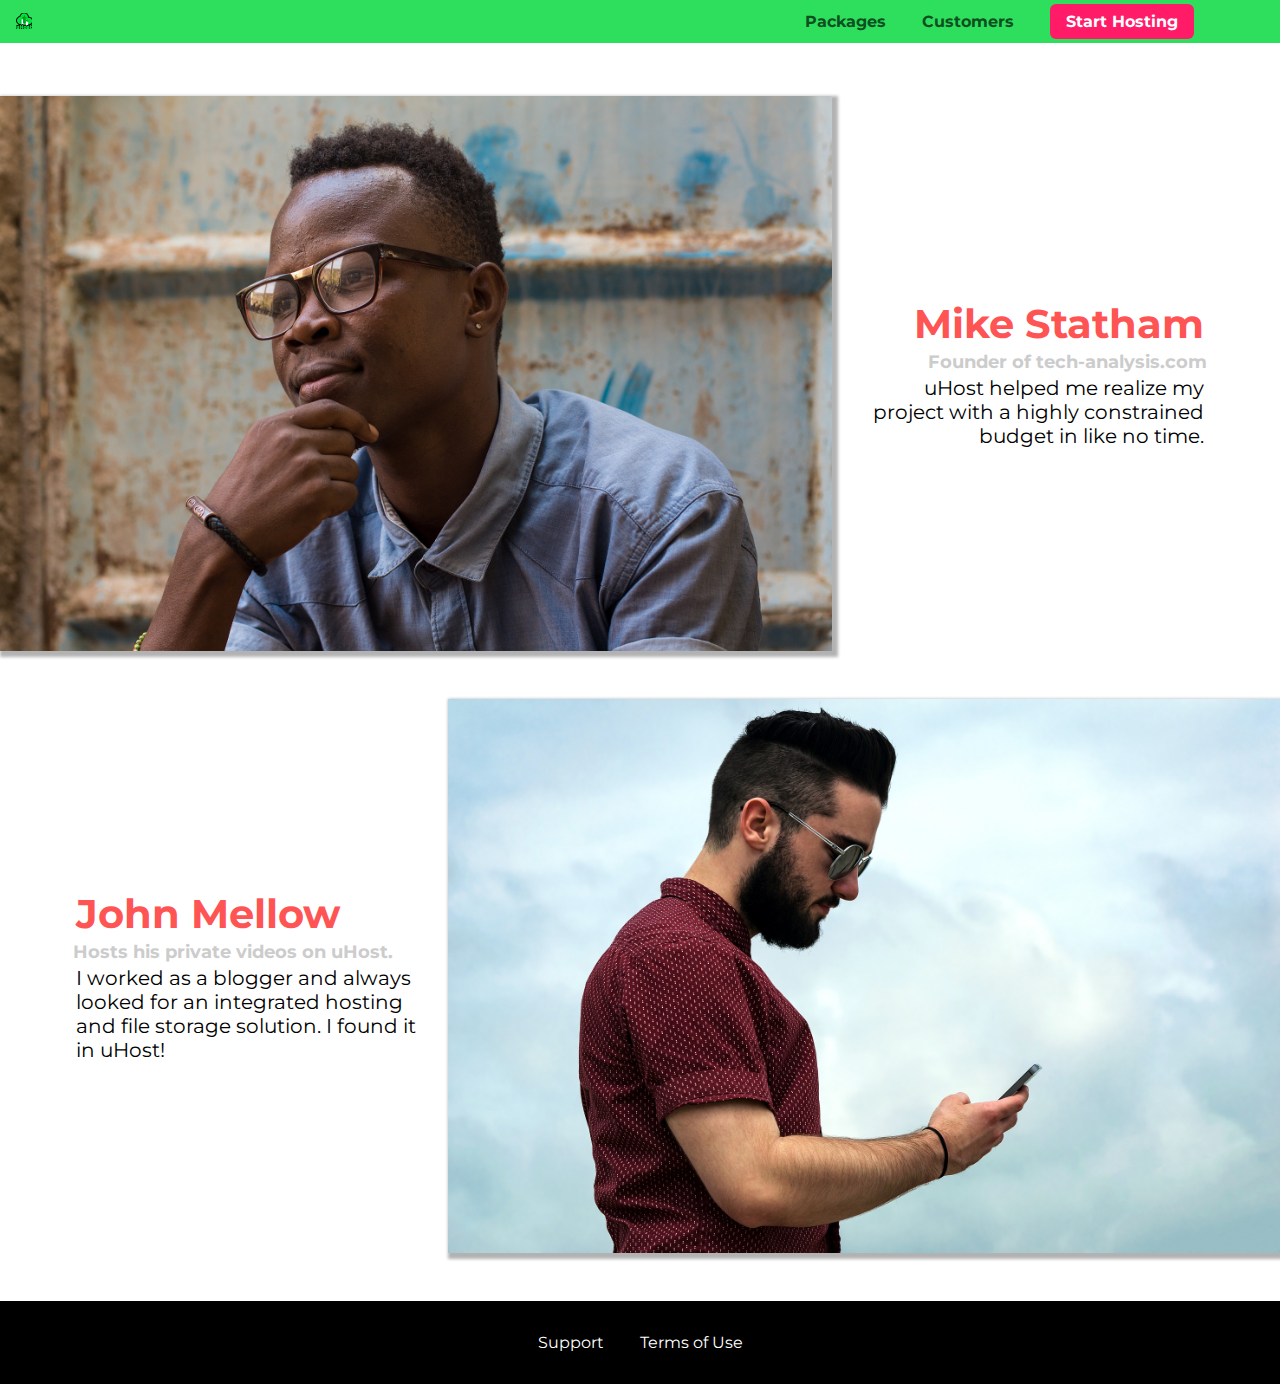
==== customers/index.html @ e6a25f57 "commit" ====
<!DOCTYPE html>
<html lang="en">

<head>
    <meta charset="UTF-8">
    <meta name="viewport" content="width=device-width, initial-scale=1.0">
    <meta http-equiv="X-UA-Compatible" content="ie=edge">
    <title>uHost Customers</title>
    <link rel="shortcut icon" href="../favicon.png">
    <link href="https://fonts.googleapis.com/css?family=Anton|Montserrat:400,700" rel="stylesheet">
    <link rel="stylesheet" href="../shared.css">
    <link rel="stylesheet" href="customers.css">
</head>

<body>

    <header class="main-header">
        <div>
            <a href="../index.html" class="main-header__brand">
                <img src="../images/favicon.png" alt="uHost - Your favorite hostin company">
            </a>
        </div>
        <nav class="main-nav">
            <ul class="main-nav__items">
                <li class="main-nav__item">
                    <a href="../packages/index.html">Packages</a>
                </li>
                <li class="main-nav__item">
                    <a href="index.html">Customers</a>
                </li>
                <li class="main-nav__item main-nav__item__cta">
                    <a href="start-hosting/index.html">Start Hosting</a>
                </li>
            </ul>
        </nav>
    </header>

    <main>
        <div>
            <div class="testimonial" id="customer-1">
                <div class="testimonial__image-container">
                    <img src="../images/customer-1.jpg" alt="Mike Statham - Customer" class="testimonial__image">
                </div>
                <div class="testimonial__info">
                    <h1 class="testimonial__name">Mike Statham</h1>
                    <h2 class="testimonial__subtitle">Founder of
                        <a href="tech-analysis.com">tech-analysis.com</a>
                    </h2>
                    <p class="testimonial__text">uHost helped me realize my project with a highly constrained budget in like no time.</p>
                </div>
            </div>
            <div class="testimonial" id="customer-2">

                <div class="testimonial__info">
                    <h1 class="testimonial__name">John Mellow</h1>
                    <h2 class="testimonial__subtitle">Hosts his private videos on uHost.
                    </h2>
                    <p class="testimonial__text">I worked as a blogger and always looked for an integrated hosting and file storage solution. I found
                        it in uHost!
                    </p>
                </div>
                <div class="testimonial__image-container">
                    <img src="../images/customer-2.jpg" alt="John Mellow - Customer" class="testimonial__image">
                </div>
            </div>
        </div>
    </main>
    <footer class="main-footer">
        <nav>
            <ul class="main-footer__links">
                <li class="main-footer__link">
                    <a href="#">Support</a>
                </li>
                <li class="main-footer__link">
                    <a href="#">Terms of Use</a>
                </li>
            </ul>
        </nav>
    </footer>
</body>

</html>
---- shared.css ----
* {
    box-sizing: border-box;
}

body {
    font-family: 'Montserrat', sans-serif;
    margin: 0;
}

.main-header {
    width: 100%;
    position: fixed;
    top: 0;
    left: 0;
    background-color: #2ddf5c;
    padding: 8px 16px;
    z-index: 1;
}

.main-header > div {
    display: inline-block;
    vertical-align: middle;
}

.main-header__brand {
    color: #0e4f1f;
    text-decoration: none;
    font-weight: bold;
    font-size: 22px;
    height: 22px;
}

.main-header__brand img {
    height: 100%;
}

.main-nav {
    display: inline-block;
    text-align: right;
    width: calc(100% - 74px);
    vertical-align: middle;
}

.main-nav__items {
    margin: 0;
    padding: 0;
    list-style: none;
}

.main-nav__item {
    display: inline-block;
    margin: 0 16px;
}

.main-nav__item a {
    text-decoration: none;
    color: #0e4f1f;
    font-weight: bold;
    padding: 3px 0;
}

.main-nav__item a:hover,
.main-nav__item a:active {
    color: #fff;
    border-bottom: 5px solid white;
}

.main-nav__item__cta a {
    color: white;
    background-color: #ff1b68;
    padding: 8px 16px;
    border-radius: 6px;
}

.main-nav__item__cta a:hover,
.main-nav__item__cta a:active {
    color: #ff1b68;
    background: #fff;
    border: none;
}

.main-footer {
    background: black;
    padding: 32px;
    margin-top: 48px;
}

.main-footer__links {
    list-style: none;
    margin: 0;
    padding: 0;
    text-align: center;
}

.main-footer__link {
    display: inline-block;
    margin: 0 16px;
}

.main-footer__link a {
    color: #ffffff;
    text-decoration: none;
}

.main-footer__link a:hover,
.main-footer__link a:active {
    color: #ccc;
}

.button {
    background: #0e4f1f;
    color: white;
    font: inherit;
    border: 1.5px solid #0e4f1f;
    padding: 8px;
    border-radius: 8px;
    font-weight: bold;
    cursor: pointer;
}

.button:hover,
.button:active {
    background: #ffffff;
    color: #0e4f1f;
}

.button:focus {
    outline: none;
}
---- customers/customers.css ----
.testimonial {
    font-size: 20px;
    margin: 48px 0;
  }
  
  .testimonial__list {
    width: 80%;
    margin: auto;
  }
  
  .testimonial:first-of-type {
    margin-top: 96px;
  }

  .testimonial__image-container {
    width: 65%;
    display: inline-block;
    vertical-align: middle;
    box-shadow: 3px 3px 3px 3px rgba(0, 0, 0, 0.3);
  }

  .testimonial__image {
    width: 100%;
    vertical-align: top;
  }
  
  .testimonial__info {
    text-align: right;
    padding: 14px;
    display: inline-block;
    vertical-align: middle;
    width: 30%;
  }
  
  #customer-2.testimonial {
    text-align: right;
  }
  
  #customer-2 .testimonial__info {
    text-align: left;
  }
  
  .testimonial__name {
    margin: 3px;
    color: #ff5454;
  }
  
  .testimonial__subtitle {
    margin: 0;
    font-size: 18px;
    color: #ccc;
  }
  
  .testimonial__subtitle a {
    color: inherit;
    text-decoration: none;
  }
  
  .testimonial__subtitle a:hover,
  .testimonial__subtitle a:active {
    color: #7a7a7a;
  }
  
  .testimonial__text {
    margin: 3px;
  }
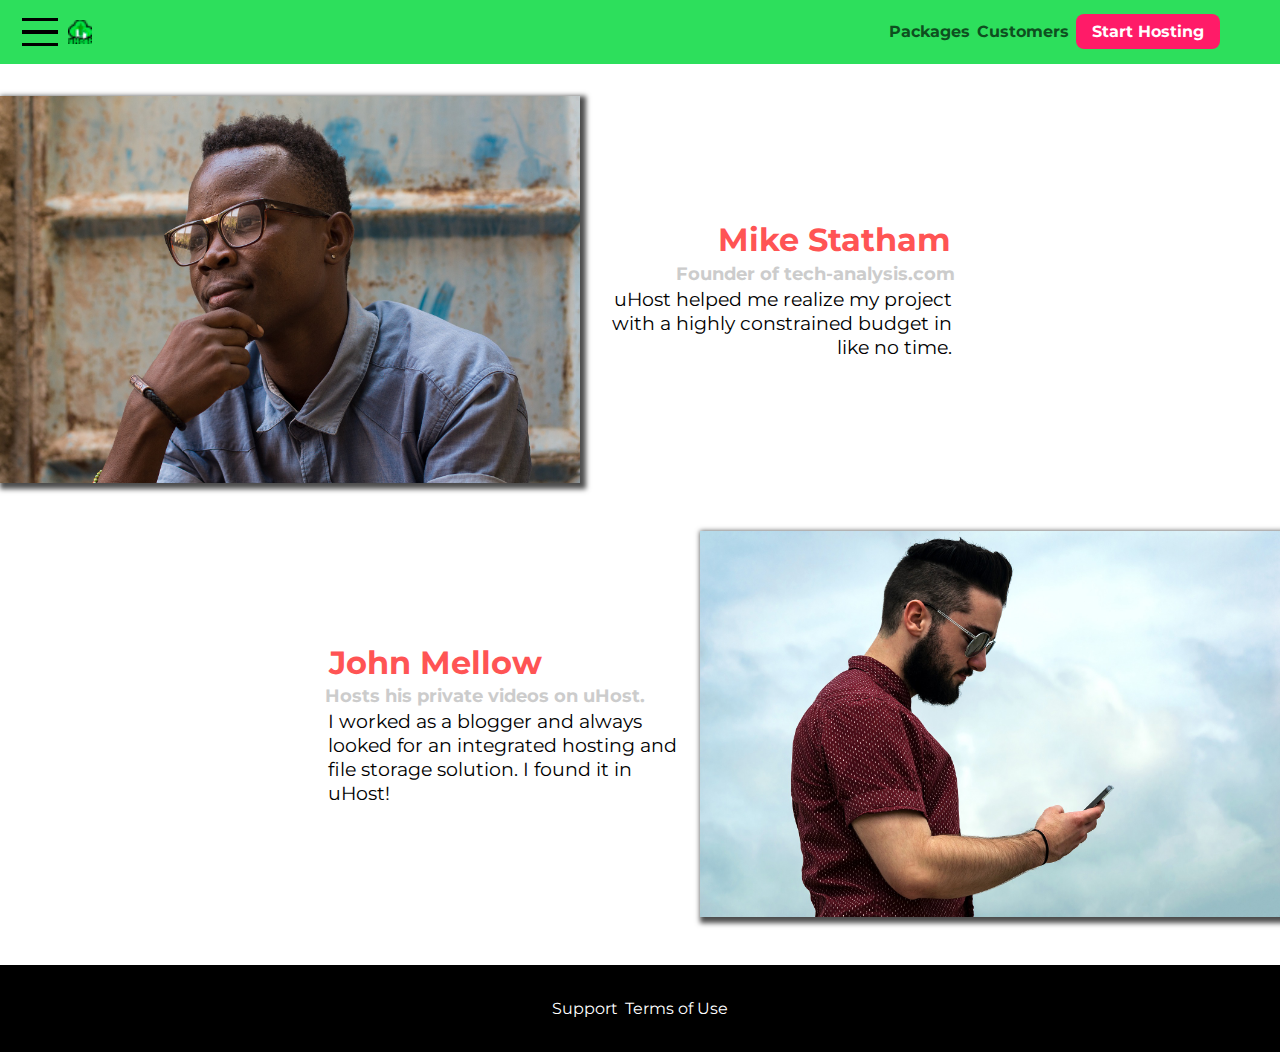
==== commit 50e9bf8c: "commit" ====
--- a/customers/index.html
+++ b/customers/index.html
@@ -13,9 +13,14 @@
 </head>
 
 <body>
-
+    <div class="backdrop"></div>
     <header class="main-header">
         <div>
+            <button class="toggle-button">
+                <span class="toggle-button__bar"></span>
+                <span class="toggle-button__bar"></span>
+                <span class="toggle-button__bar"></span>
+            </button>
             <a href="../index.html" class="main-header__brand">
                 <img src="../images/favicon.png" alt="uHost - Your favorite hostin company">
             </a>
@@ -34,6 +39,21 @@
             </ul>
         </nav>
     </header>
+
+    <nav class="mobile-nav">
+        <ul class="mobile-nav__items">
+            <li class="mobile-nav__item">
+                <a href="packages/index.html">Packages</a>
+            </li>
+            <li class="mobile-nav__item">
+                <a href="index.html">Customers</a>
+            </li>
+            <li class="mobile-nav__item mobile-nav__item--cta">
+                <a href="../start-hosting/index.html">Start Hosting</a>
+            </li>
+        </ul>
+    </nav>
+
 
     <main>
         <div>
@@ -77,6 +97,6 @@
             </ul>
         </nav>
     </footer>
+    <script src="../script.js"></script>
 </body>
-
 </html>--- a/shared.css
+++ b/shared.css
@@ -5,6 +5,17 @@
 body {
     font-family: 'Montserrat', sans-serif;
     margin: 0;
+}
+
+.backdrop {
+    position: fixed;
+    display: none;
+    top: 0;
+    left: 0;
+    z-index: 100;
+    width: 100vw;
+    height: 100vh;
+    background: rgba(0, 0, 0, 0.5);
 }
 
 .main-header {
@@ -12,8 +23,8 @@
     position: fixed;
     top: 0;
     left: 0;
-    background-color: #2ddf5c;
-    padding: 8px 16px;
+    background: #2ddf5c;
+    padding: 0.5rem 1rem;
     z-index: 1;
 }
 
@@ -21,23 +32,49 @@
     display: inline-block;
     vertical-align: middle;
 }
+
+.toggle-button {
+    width: 3rem;
+    background: transparent;
+    border: none;
+    cursor: pointer;
+    padding-top: 0;
+    padding-bottom: 0;
+    vertical-align: middle;
+  }
+  
+  .toggle-button:focus {
+    outline: none;
+  }
+  
+  .toggle-button__bar {
+    width: 100%;
+    height: 0.2rem;
+    background: black;
+    display: block;
+    margin: 0.6rem 0;
+  }  
 
 .main-header__brand {
     color: #0e4f1f;
     text-decoration: none;
     font-weight: bold;
-    font-size: 22px;
-    height: 22px;
+    font-size: 1.5rem;
+    height: 1.5rem;
+    /* width: 20px; */
+    display: inline-block;
+    vertical-align: middle;
 }
 
 .main-header__brand img {
     height: 100%;
+    /* width: 100%; */
 }
 
 .main-nav {
     display: inline-block;
     text-align: right;
-    width: calc(100% - 74px);
+    width: calc(100% - 122px);
     vertical-align: middle;
 }
 
@@ -49,14 +86,15 @@
 
 .main-nav__item {
     display: inline-block;
-    margin: 0 16px;
-}
-
-.main-nav__item a {
+    margin: 0.1rem;
+}
+
+.main-nav__item a,
+.mobile-nav__item a {
     text-decoration: none;
     color: #0e4f1f;
     font-weight: bold;
-    padding: 3px 0;
+    padding: 0.2rem 0;
 }
 
 .main-nav__item a:hover,
@@ -65,15 +103,18 @@
     border-bottom: 5px solid white;
 }
 
-.main-nav__item__cta a {
+.main-nav__item__cta a,
+.mobile-nav__item--cta a {
     color: white;
     background-color: #ff1b68;
-    padding: 8px 16px;
-    border-radius: 6px;
+    padding: 0.5rem 1rem;
+    border-radius: 8px;
 }
 
 .main-nav__item__cta a:hover,
-.main-nav__item__cta a:active {
+.main-nav__item__cta a:active,
+.mobile-nav__item--cta a:hover,
+.mobile-nav__item--cta a:active {
     color: #ff1b68;
     background: #fff;
     border: none;
@@ -81,8 +122,8 @@
 
 .main-footer {
     background: black;
-    padding: 32px;
-    margin-top: 48px;
+    padding: 2rem;
+    margin-top: 3rem;
 }
 
 .main-footer__links {
@@ -94,7 +135,7 @@
 
 .main-footer__link {
     display: inline-block;
-    margin: 0 16px;
+    margin: 0.1rem;
 }
 
 .main-footer__link a {
@@ -106,13 +147,41 @@
 .main-footer__link a:active {
     color: #ccc;
 }
+
+.mobile-nav {
+    display: none;
+    position: fixed;
+    z-index: 101;
+    top: 0;
+    left: 0;
+    background: white;
+    width: 80%;
+    height: 100vh;
+  }
+  
+  .mobile-nav__items {
+    width: 90%;
+    height: 100%;
+    list-style: none;
+    margin: 10% auto;
+    padding: 0;
+    text-align: center;
+  }
+  
+  .mobile-nav__item {
+    margin: 1rem 0;
+  }
+  
+  .mobile-nav__item a {
+    font-size: 1.5rem;
+  }
 
 .button {
     background: #0e4f1f;
     color: white;
     font: inherit;
     border: 1.5px solid #0e4f1f;
-    padding: 8px;
+    padding: 0.5rem;
     border-radius: 8px;
     font-weight: bold;
     cursor: pointer;
@@ -126,4 +195,9 @@
 
 .button:focus {
     outline: none;
-}+}
+
+.open {
+    display: block !important;
+}
+
--- a/customers/customers.css
+++ b/customers/customers.css
@@ -1,6 +1,6 @@
 .testimonial {
-    font-size: 20px;
-    margin: 48px 0;
+    font-size: 1.2rem;
+    margin: 3rem 0;
   }
   
   .testimonial__list {
@@ -14,9 +14,10 @@
 
   .testimonial__image-container {
     width: 65%;
+    max-width: 580px;
     display: inline-block;
     vertical-align: middle;
-    box-shadow: 3px 3px 3px 3px rgba(0, 0, 0, 0.3);
+    box-shadow: 3px 3px 5px 3px rgba(0, 0, 0, 0.7);
   }
 
   .testimonial__image {
@@ -26,7 +27,7 @@
   
   .testimonial__info {
     text-align: right;
-    padding: 14px;
+    padding: 0.9rem;
     display: inline-block;
     vertical-align: middle;
     width: 30%;
@@ -41,13 +42,14 @@
   }
   
   .testimonial__name {
-    margin: 3px;
+    margin: 0.2rem;
     color: #ff5454;
+    font-size: 2rem;
   }
   
   .testimonial__subtitle {
     margin: 0;
-    font-size: 18px;
+    font-size: 1.1rem;
     color: #ccc;
   }
   
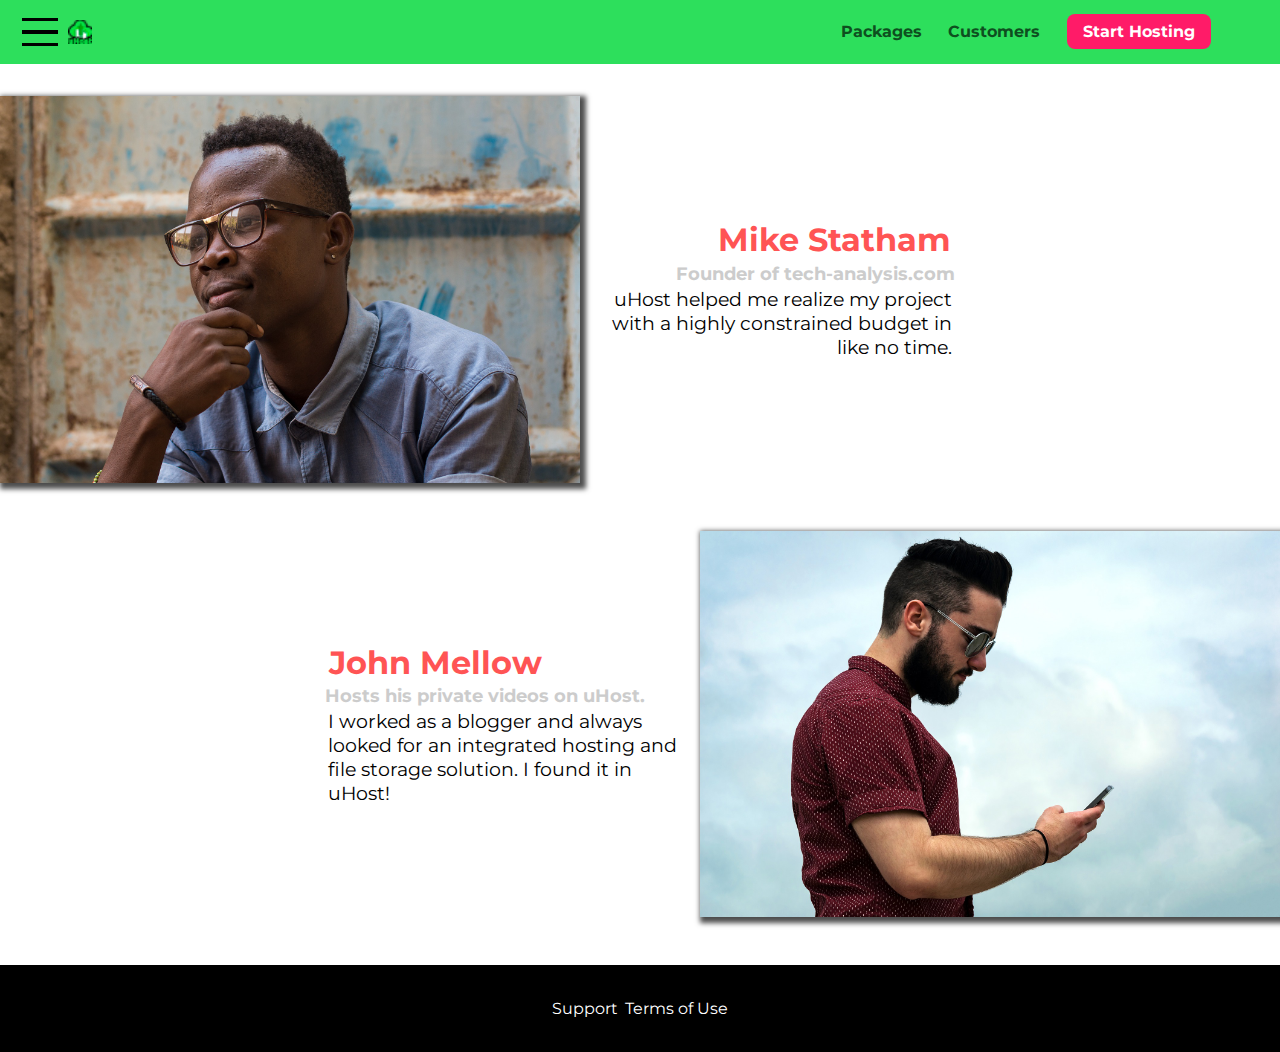
==== commit e4360b88: "commit" ====
--- a/customers/index.html
+++ b/customers/index.html
@@ -3,8 +3,8 @@
 
 <head>
     <meta charset="UTF-8">
+    <meta http-equiv="X-UA-Compatible" content="ie=edge">
     <meta name="viewport" content="width=device-width, initial-scale=1.0">
-    <meta http-equiv="X-UA-Compatible" content="ie=edge">
     <title>uHost Customers</title>
     <link rel="shortcut icon" href="../favicon.png">
     <link href="https://fonts.googleapis.com/css?family=Anton|Montserrat:400,700" rel="stylesheet">
--- a/shared.css
+++ b/shared.css
@@ -86,7 +86,7 @@
 
 .main-nav__item {
     display: inline-block;
-    margin: 0.1rem;
+    margin: 0.7rem;
 }
 
 .main-nav__item a,
